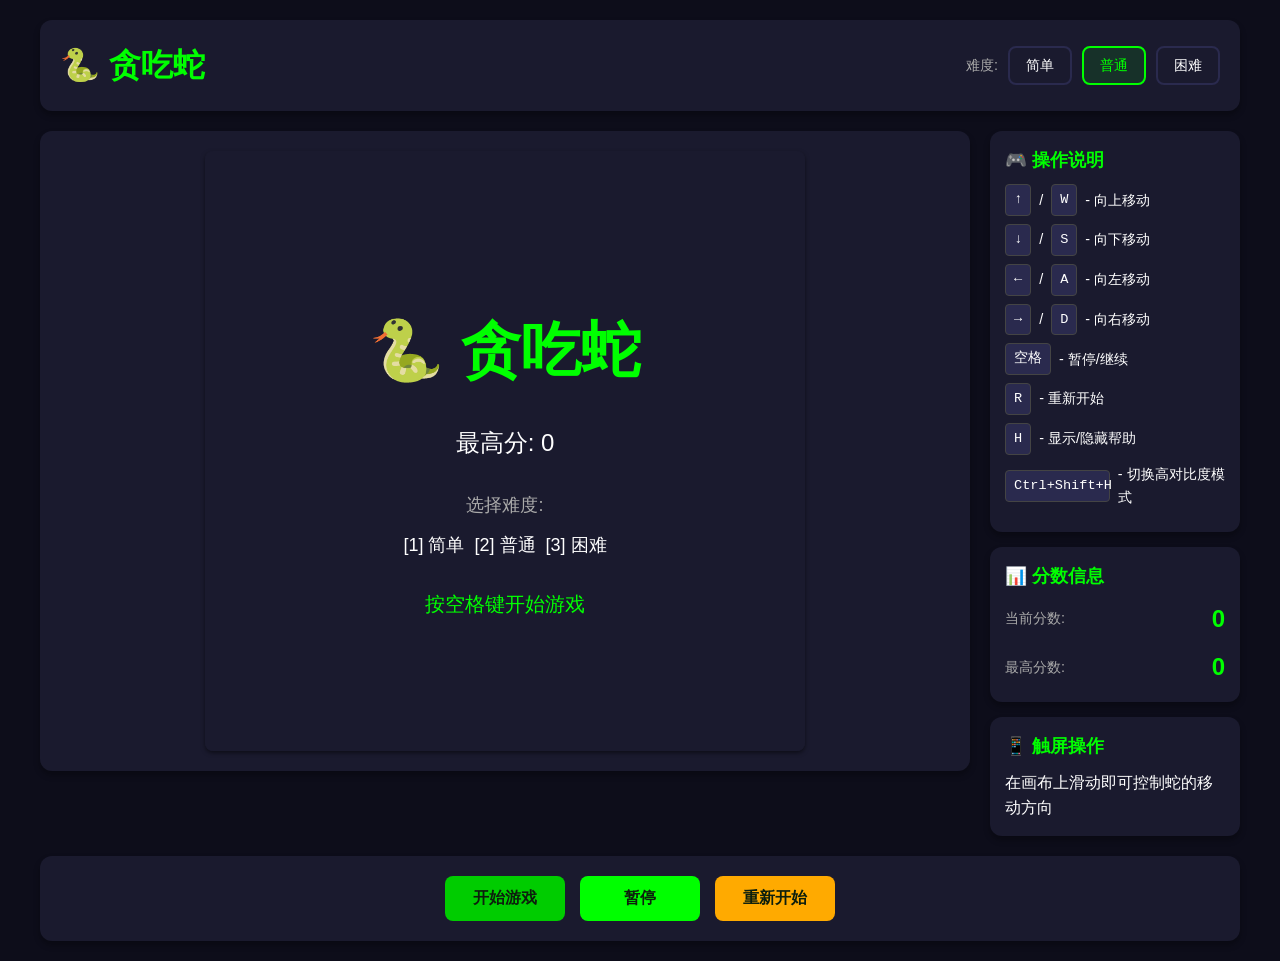
==== index.html @ 685cad75 "feat: 添加无障碍访问支持 (#69) 为贪吃蛇游戏添加无障碍访问支持，包括： - ARIA 标签支持：为 Canvas 添加描述性标签，添加实时状态区域 - 键盘完全控制：添加 H 显示帮助，C" ====
<!DOCTYPE html>
<html lang="zh-CN">
<head>
  <meta charset="UTF-8">
  <meta name="viewport" content="width=device-width, initial-scale=1.0">
  <title>贪吃蛇</title>
  <link rel="stylesheet" href="css/style.css">
</head>
<body>
  <div class="container">
    <header class="game-header">
      <h1>🐍 贪吃蛇</h1>
      <div class="difficulty-selector">
        <span class="label">难度:</span>
        <button class="difficulty-btn" data-difficulty="easy">简单</button>
        <button class="difficulty-btn active" data-difficulty="normal">普通</button>
        <button class="difficulty-btn" data-difficulty="hard">困难</button>
      </div>
    </header>

    <main class="game-main">
      <!-- 屏幕阅读器实时播报区域 -->
      <div id="srLiveRegion" class="sr-only" aria-live="polite" aria-atomic="true"></div>
      <div id="srAnnouncer" class="sr-only" role="status"></div>

      <div class="canvas-wrapper">
        <canvas id="gameCanvas"
                role="application"
                aria-label="贪吃蛇游戏区域，使用方向键或 WASD 控制蛇的移动"
                aria-describedby="gameInstructions gameStatus">
        </canvas>
        <!-- 游戏状态描述 -->
        <div id="gameStatus" class="sr-only">
          当前状态: 等待开始
        </div>
      </div>

      <aside class="game-info" aria-label="游戏信息面板">
        <div class="info-card">
          <h3>🎮 操作说明</h3>
          <ul id="gameInstructions">
            <li><kbd>↑</kbd> / <kbd>W</kbd> - 向上移动</li>
            <li><kbd>↓</kbd> / <kbd>S</kbd> - 向下移动</li>
            <li><kbd>←</kbd> / <kbd>A</kbd> - 向左移动</li>
            <li><kbd>→</kbd> / <kbd>D</kbd> - 向右移动</li>
            <li><kbd>空格</kbd> - 暂停/继续</li>
            <li><kbd>R</kbd> - 重新开始</li>
            <li><kbd>H</kbd> - 显示/隐藏帮助</li>
            <li><kbd>Ctrl+Shift+H</kbd> - 切换高对比度模式</li>
          </ul>
        </div>

        <div class="info-card">
          <h3>📊 分数信息</h3>
          <div class="score-display">
            <div class="score-item">
              <span class="label">当前分数:</span>
              <span id="currentScore" class="value">0</span>
            </div>
            <div class="score-item">
              <span class="label">最高分数:</span>
              <span id="highScore" class="value">0</span>
            </div>
          </div>
        </div>

        <div class="info-card">
          <h3>📱 触屏操作</h3>
          <p>在画布上滑动即可控制蛇的移动方向</p>
        </div>
      </aside>
    </main>

    <footer class="game-footer">
      <button id="startBtn" class="btn btn-primary">开始游戏</button>
      <button id="pauseBtn" class="btn btn-secondary">暂停</button>
      <button id="restartBtn" class="btn btn-warning">重新开始</button>
    </footer>
  </div>

  <!-- 帮助面板 -->
  <div id="helpPanel" class="help-panel" role="dialog" aria-labelledby="helpTitle" aria-modal="true">
    <h2 id="helpTitle">操作帮助</h2>
    <ul>
      <li><span>向上移动</span><kbd>↑</kbd> / <kbd>W</kbd></li>
      <li><span>向下移动</span><kbd>↓</kbd> / <kbd>S</kbd></li>
      <li><span>向左移动</span><kbd>←</kbd> / <kbd>A</kbd></li>
      <li><span>向右移动</span><kbd>→</kbd> / <kbd>D</kbd></li>
      <li><span>开始/暂停</span><kbd>空格</kbd></li>
      <li><span>重新开始</span><kbd>R</kbd></li>
      <li><span>显示帮助</span><kbd>H</kbd></li>
      <li><span>高对比度模式</span><kbd>Ctrl+Shift+H</kbd></li>
    </ul>
    <button id="helpCloseBtn" class="btn btn-secondary help-close-btn">关闭</button>
  </div>

  <!-- 游戏脚本 -->
  <script type="module">
    import { Game } from './js/Game.js';

    // 创建游戏实例
    const game = new Game();

    // 显示开始界面
    game.showStartScreen();

    // DOM 元素
    const startBtn = document.getElementById('startBtn');
    const pauseBtn = document.getElementById('pauseBtn');
    const restartBtn = document.getElementById('restartBtn');
    const difficultyBtns = document.querySelectorAll('.difficulty-btn');
    const currentScoreEl = document.getElementById('currentScore');
    const highScoreEl = document.getElementById('highScore');
    const srLiveRegion = document.getElementById('srLiveRegion');
    const srAnnouncer = document.getElementById('srAnnouncer');
    const helpPanel = document.getElementById('helpPanel');
    const helpCloseBtn = document.getElementById('helpCloseBtn');

    // 无障碍播报函数
    function announce(message) {
      srLiveRegion.textContent = message;
      // 清除内容以便下次播报
      setTimeout(() => {
        srLiveRegion.textContent = '';
      }, 1000);
    }

    function announceStatus(message) {
      srAnnouncer.textContent = message;
      setTimeout(() => {
        srAnnouncer.textContent = '';
      }, 1000);
    }

    // 获取食物相对于蛇头的方向描述
    function getFoodDirection() {
      const snakeHead = game.snake.getBody()[0];
      const foodPos = game.food.getPosition();
      const dx = foodPos.x - snakeHead.x;
      const dy = foodPos.y - snakeHead.y;

      let horizontal = '';
      let vertical = '';

      if (dx > 0) horizontal = '右';
      else if (dx < 0) horizontal = '左';

      if (dy > 0) horizontal = '下';
      else if (dy < 0) vertical = '上';

      // 综合方向
      if (horizontal && vertical) {
        return vertical + horizontal;
      } else if (horizontal) {
        return horizontal + '方';
      } else if (vertical) {
        return vertical + '方';
      }
      return '同位置';
    }

    // 记录上一次分数，用于检测变化
    let lastScore = 0;

    // 开始游戏
    startBtn.addEventListener('click', () => {
      game.start();
      startBtn.textContent = '游戏中...';
      startBtn.disabled = true;
      announce('游戏已开始');
      announceStatus('游戏中');
    });

    // 暂停/继续
    pauseBtn.addEventListener('click', () => {
      const status = game.getStatus();
      if (status === 'playing') {
        game.pause();
        pauseBtn.textContent = '继续';
        announce('游戏已暂停');
        announceStatus('暂停');
      } else if (status === 'paused') {
        game.resume();
        pauseBtn.textContent = '暂停';
        announce('游戏继续');
        announceStatus('游戏中');
      }
    });

    // 重新开始
    restartBtn.addEventListener('click', () => {
      game.restart();
      startBtn.textContent = '游戏中...';
      startBtn.disabled = true;
      pauseBtn.textContent = '暂停';
      lastScore = 0;
      announce('游戏重新开始');
      announceStatus('游戏中');
    });

    // 难度切换
    difficultyBtns.forEach(btn => {
      btn.addEventListener('click', () => {
        const difficulty = btn.dataset.difficulty;
        if (game.setDifficulty(difficulty)) {
          // 更新 UI
          difficultyBtns.forEach(b => b.classList.remove('active'));
          btn.classList.add('active');
          announce(`难度已切换为${btn.textContent}`);
        }
      });
    });

    // 分数显示更新
    const updateScoreDisplay = () => {
      const scoreManager = game.scoreManager;
      const newScore = scoreManager.getScore();
      currentScoreEl.textContent = newScore;
      highScoreEl.textContent = scoreManager.getHighScore();

      // 分数变化时播报
      if (newScore !== lastScore && game.getStatus() === 'playing') {
        const points = newScore - lastScore;
        announce(`得分 +${points}，当前分数 ${newScore}`);
        lastScore = newScore;
      }
    };

    // 定期更新分数显示（每 100ms）
    setInterval(updateScoreDisplay, 100);

    // 高对比度模式
    let isHighContrast = false;

    function toggleHighContrast() {
      isHighContrast = !isHighContrast;
      document.body.classList.toggle('high-contrast', isHighContrast);
      announce(isHighContrast ? '高对比度模式已开启' : '高对比度模式已关闭');
    }

    // 帮助面板显示/隐藏
    function toggleHelp() {
      const isVisible = helpPanel.classList.contains('visible');
      if (isVisible) {
        helpPanel.classList.remove('visible');
        announce('帮助已关闭');
      } else {
        helpPanel.classList.add('visible');
        announce('帮助已打开');
      }
    }

    helpCloseBtn.addEventListener('click', () => {
      helpPanel.classList.remove('visible');
      announce('帮助已关闭');
    });

    // 键盘快捷键
    document.addEventListener('keydown', (e) => {
      // 空格键开始/暂停
      if (e.key === ' ') {
        e.preventDefault();
        const status = game.getStatus();
        if (status === 'start') {
          startBtn.click();
        } else if (status === 'playing') {
          pauseBtn.click();
        } else if (status === 'paused') {
          pauseBtn.click();
        }
      }

      // H 键显示帮助
      if (e.key.toLowerCase() === 'h' && !e.ctrlKey && !e.shiftKey) {
        e.preventDefault();
        toggleHelp();
      }

      // Ctrl+Shift+H 切换高对比度模式
      if (e.ctrlKey && e.shiftKey && e.key.toLowerCase() === 'h') {
        e.preventDefault();
        toggleHighContrast();
      }
    });

    // 游戏结束时的播报
    const originalGameOver = game.gameOver.bind(game);
    game.gameOver = function() {
      originalGameOver();
      const finalScore = game.scoreManager.getScore();
      const highScore = game.scoreManager.getHighScore();
      if (finalScore >= highScore) {
        announce(`游戏结束！恭喜你打破记录！最终得分 ${finalScore}`);
      } else {
        announce(`游戏结束，最终得分 ${finalScore}，最高分 ${highScore}`);
      }
      announceStatus('游戏结束');
    };
  </script>
</body>
</html>
---- css/style.css ----
/* 全局样式重置 */
* {
  margin: 0;
  padding: 0;
  box-sizing: border-box;
}

/* 基础样式 */
:root {
  --primary-color: #00ff00;
  --secondary-color: #1a1a2e;
  --accent-color: #ff4444;
  --text-color: #ffffff;
  --border-color: #2a2a4e;
  --success-color: #00cc00;
  --warning-color: #ffaa00;
}

body {
  font-family: 'Segoe UI', Tahoma, Geneva, Verdana, sans-serif;
  background-color: #0d0d1a;
  color: var(--text-color);
  line-height: 1.6;
  min-height: 100vh;
  display: flex;
  align-items: center;
  justify-content: center;
  padding: 20px;
}

/* 容器 */
.container {
  max-width: 1200px;
  width: 100%;
  display: flex;
  flex-direction: column;
  gap: 20px;
}

/* 游戏头部 */
.game-header {
  background-color: var(--secondary-color);
  padding: 20px;
  border-radius: 12px;
  display: flex;
  justify-content: space-between;
  align-items: center;
  box-shadow: 0 4px 6px rgba(0, 0, 0, 0.3);
}

.game-header h1 {
  font-size: 2rem;
  color: var(--primary-color);
}

/* 难度选择器 */
.difficulty-selector {
  display: flex;
  align-items: center;
  gap: 10px;
}

.difficulty-selector .label {
  font-size: 0.9rem;
  color: #aaa;
}

.difficulty-btn {
  padding: 8px 16px;
  border: 2px solid var(--border-color);
  background-color: var(--secondary-color);
  color: var(--text-color);
  border-radius: 8px;
  cursor: pointer;
  transition: all 0.3s ease;
  font-size: 0.9rem;
}

.difficulty-btn:hover {
  border-color: var(--primary-color);
  transform: translateY(-2px);
}

.difficulty-btn.active {
  border-color: var(--primary-color);
  background-color: rgba(0, 255, 0, 0.1);
  color: var(--primary-color);
}

/* 游戏主体 */
.game-main {
  display: flex;
  gap: 20px;
  align-items: flex-start;
}

/* Canvas 容器 */
.canvas-wrapper {
  flex: 1;
  background-color: var(--secondary-color);
  padding: 20px;
  border-radius: 12px;
  box-shadow: 0 4px 6px rgba(0, 0, 0, 0.3);
  display: flex;
  justify-content: center;
  align-items: center;
}

#gameCanvas {
  border-radius: 8px;
  box-shadow: 0 2px 4px rgba(0, 0, 0, 0.5);
  max-width: 100%;
  height: auto;
}

/* 游戏信息栏 */
.game-info {
  width: 250px;
  display: flex;
  flex-direction: column;
  gap: 15px;
}

.info-card {
  background-color: var(--secondary-color);
  padding: 15px;
  border-radius: 12px;
  box-shadow: 0 4px 6px rgba(0, 0, 0, 0.3);
}

.info-card h3 {
  font-size: 1.1rem;
  margin-bottom: 10px;
  color: var(--primary-color);
}

.info-card ul {
  list-style: none;
}

.info-card li {
  margin-bottom: 8px;
  font-size: 0.9rem;
  display: flex;
  align-items: center;
  gap: 8px;
}

/* 键盘按键样式 */
kbd {
  background-color: var(--border-color);
  padding: 4px 8px;
  border-radius: 4px;
  font-family: monospace;
  font-size: 0.85rem;
  border: 1px solid #444;
  min-width: 24px;
  text-align: center;
  display: inline-block;
}

/* 分数显示 */
.score-display {
  display: flex;
  flex-direction: column;
  gap: 10px;
}

.score-item {
  display: flex;
  justify-content: space-between;
  align-items: center;
  font-size: 0.9rem;
}

.score-item .label {
  color: #aaa;
}

.score-item .value {
  font-size: 1.5rem;
  font-weight: bold;
  color: var(--primary-color);
}

/* 游戏底部 */
.game-footer {
  background-color: var(--secondary-color);
  padding: 20px;
  border-radius: 12px;
  display: flex;
  justify-content: center;
  gap: 15px;
  box-shadow: 0 4px 6px rgba(0, 0, 0, 0.3);
}

/* 按钮样式 */
.btn {
  padding: 12px 24px;
  border: none;
  border-radius: 8px;
  font-size: 1rem;
  font-weight: 600;
  cursor: pointer;
  transition: all 0.3s ease;
  min-width: 120px;
}

.btn:disabled {
  opacity: 0.5;
  cursor: not-allowed;
}

.btn-primary {
  background-color: var(--success-color);
  color: #0d1f0d;
}

.btn-primary:hover:not(:disabled) {
  transform: translateY(-2px);
  box-shadow: 0 4px 8px rgba(0, 204, 0, 0.3);
}

.btn-secondary {
  background-color: var(--primary-color);
  color: #0d1f0d;
}

.btn-secondary:hover:not(:disabled) {
  transform: translateY(-2px);
  box-shadow: 0 4px 8px rgba(0, 255, 0, 0.3);
}

.btn-warning {
  background-color: var(--warning-color);
  color: #0d1f0d;
}

.btn-warning:hover:not(:disabled) {
  transform: translateY(-2px);
  box-shadow: 0 4px 8px rgba(255, 170, 0, 0.3);
}

/* 响应式设计 */
@media (max-width: 900px) {
  .game-main {
    flex-direction: column;
    align-items: center;
  }

  .game-info {
    width: 100%;
    flex-direction: row;
    flex-wrap: wrap;
  }

  .info-card {
    flex: 1;
    min-width: 200px;
  }

  .game-header {
    flex-direction: column;
    gap: 15px;
    text-align: center;
  }
}

@media (max-width: 600px) {
  body {
    padding: 10px;
  }

  .game-header h1 {
    font-size: 1.5rem;
  }

  .difficulty-btn {
    padding: 6px 12px;
    font-size: 0.85rem;
  }

  .btn {
    padding: 10px 16px;
    font-size: 0.9rem;
    min-width: 80px;
  }

  .info-card li {
    flex-direction: column;
    align-items: flex-start;
  }
}

/* 动画效果 */
@keyframes pulse {
  0%, 100% {
    opacity: 1;
  }
  50% {
    opacity: 0.5;
  }
}

.pulse {
  animation: pulse 2s ease-in-out infinite;
}

/* 屏幕阅读器专用 - 视觉隐藏但可被读屏软件读取 */
.sr-only {
  position: absolute;
  width: 1px;
  height: 1px;
  padding: 0;
  margin: -1px;
  overflow: hidden;
  clip: rect(0, 0, 0, 0);
  white-space: nowrap;
  border: 0;
}

/* 高对比度模式 */
.high-contrast {
  --primary-color: #00ff00;
  --secondary-color: #000000;
  --accent-color: #ffff00;
  --text-color: #ffffff;
  --border-color: #ffffff;
  --success-color: #00ff00;
  --warning-color: #ffff00;
}

.high-contrast body {
  background-color: #000000;
}

.high-contrast .container {
  background-color: #000000;
}

.high-contrast .game-header,
.high-contrast .canvas-wrapper,
.high-contrast .game-info .info-card,
.high-contrast .game-footer {
  background-color: #000000;
  border: 3px solid #ffffff;
}

.high-contrast .game-header h1,
.high-contrast .info-card h3 {
  color: #00ff00;
  text-shadow: 0 0 5px #00ff00;
}

.high-contrast .difficulty-btn {
  background-color: #000000;
  border: 2px solid #ffffff;
  color: #ffffff;
}

.high-contrast .difficulty-btn.active {
  background-color: #00ff00;
  color: #000000;
}

.high-contrast .difficulty-btn:hover {
  border-color: #00ff00;
}

.high-contrast .score-item .value {
  color: #00ff00;
  text-shadow: 0 0 5px #00ff00;
}

.high-contrast .btn {
  border: 2px solid #ffffff;
}

.high-contrast .btn-primary {
  background-color: #00ff00;
  color: #000000;
}

.high-contrast .btn-secondary {
  background-color: #ffffff;
  color: #000000;
}

.high-contrast .btn-warning {
  background-color: #ffff00;
  color: #000000;
}

.high-contrast kbd {
  background-color: #000000;
  border: 2px solid #ffffff;
  color: #ffffff;
}

.high-contrast .info-card li {
  color: #ffffff;
}

.high-contrast #gameCanvas {
  border: 3px solid #ffffff;
}

.high-contrast .label {
  color: #ffffff;
}

/* 帮助面板 */
.help-panel {
  display: none;
  position: fixed;
  top: 50%;
  left: 50%;
  transform: translate(-50%, -50%);
  background-color: var(--secondary-color);
  padding: 30px;
  border-radius: 12px;
  box-shadow: 0 8px 32px rgba(0, 0, 0, 0.5);
  z-index: 1000;
  max-width: 500px;
  width: 90%;
}

.help-panel.visible {
  display: block;
}

.help-panel h2 {
  color: var(--primary-color);
  margin-bottom: 20px;
  text-align: center;
}

.help-panel ul {
  list-style: none;
}

.help-panel li {
  margin-bottom: 12px;
  display: flex;
  justify-content: space-between;
  align-items: center;
}

.help-panel kbd {
  min-width: 60px;
}

.help-close-btn {
  margin-top: 20px;
  width: 100%;
}

/* 高对比度模式下的帮助面板 */
.high-contrast .help-panel {
  background-color: #000000;
  border: 3px solid #ffffff;
}

.high-contrast .help-panel h2 {
  color: #00ff00;
  text-shadow: 0 0 5px #00ff00;
}
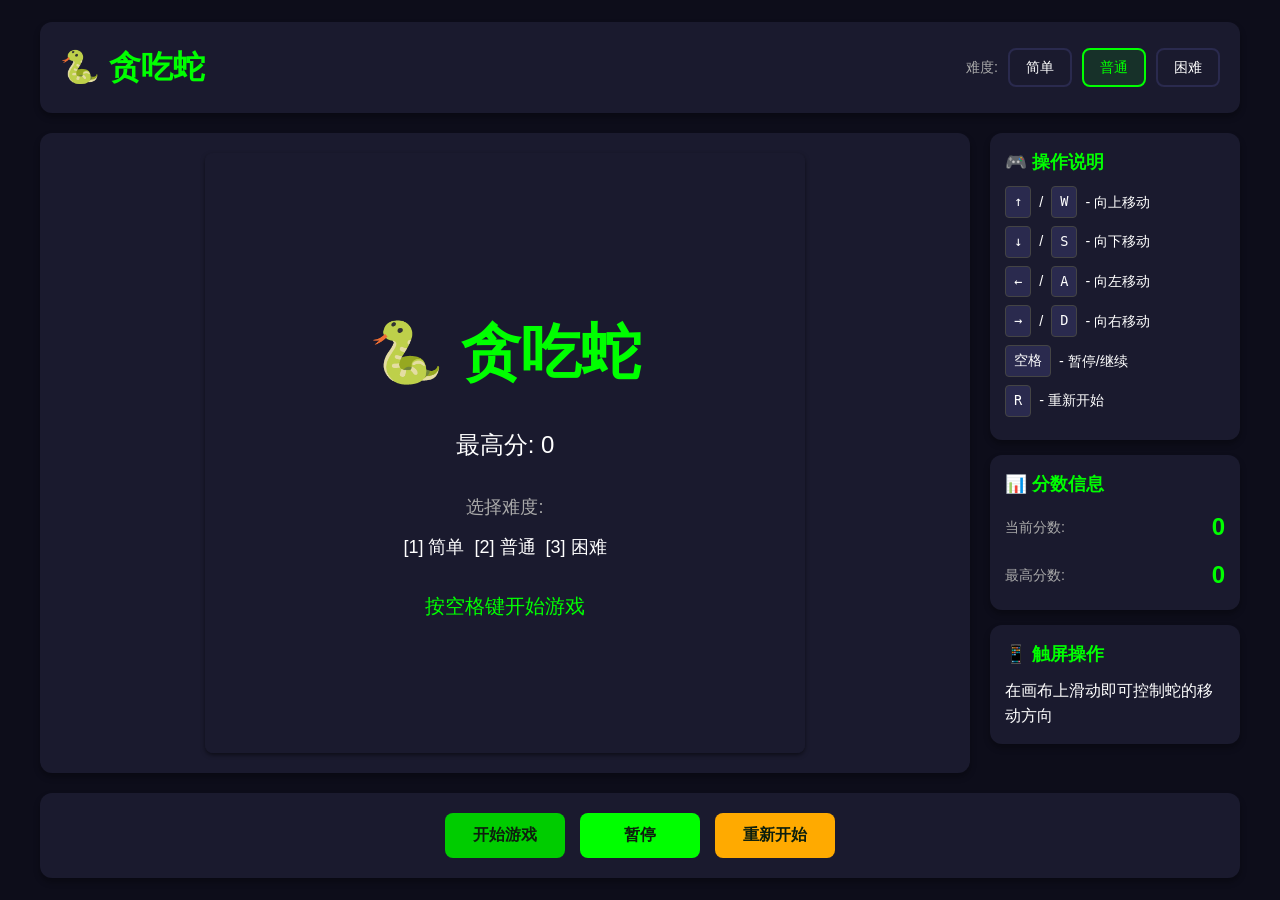
==== commit 7188bf26: "perf: 优化分数更新机制，移除轮询改用事件驱动 (#61) - ScoreManager 添加 setScoreChangeListener 回调机制 - addScore 时触发回调传递 {sc" ====
--- a/index.html
+++ b/index.html
@@ -19,34 +19,20 @@
     </header>
 
     <main class="game-main">
-      <!-- 屏幕阅读器实时播报区域 -->
-      <div id="srLiveRegion" class="sr-only" aria-live="polite" aria-atomic="true"></div>
-      <div id="srAnnouncer" class="sr-only" role="status"></div>
-
       <div class="canvas-wrapper">
-        <canvas id="gameCanvas"
-                role="application"
-                aria-label="贪吃蛇游戏区域，使用方向键或 WASD 控制蛇的移动"
-                aria-describedby="gameInstructions gameStatus">
-        </canvas>
-        <!-- 游戏状态描述 -->
-        <div id="gameStatus" class="sr-only">
-          当前状态: 等待开始
-        </div>
+        <canvas id="gameCanvas"></canvas>
       </div>
 
-      <aside class="game-info" aria-label="游戏信息面板">
+      <aside class="game-info">
         <div class="info-card">
           <h3>🎮 操作说明</h3>
-          <ul id="gameInstructions">
+          <ul>
             <li><kbd>↑</kbd> / <kbd>W</kbd> - 向上移动</li>
             <li><kbd>↓</kbd> / <kbd>S</kbd> - 向下移动</li>
             <li><kbd>←</kbd> / <kbd>A</kbd> - 向左移动</li>
             <li><kbd>→</kbd> / <kbd>D</kbd> - 向右移动</li>
             <li><kbd>空格</kbd> - 暂停/继续</li>
             <li><kbd>R</kbd> - 重新开始</li>
-            <li><kbd>H</kbd> - 显示/隐藏帮助</li>
-            <li><kbd>Ctrl+Shift+H</kbd> - 切换高对比度模式</li>
           </ul>
         </div>
 
@@ -78,22 +64,6 @@
     </footer>
   </div>
 
-  <!-- 帮助面板 -->
-  <div id="helpPanel" class="help-panel" role="dialog" aria-labelledby="helpTitle" aria-modal="true">
-    <h2 id="helpTitle">操作帮助</h2>
-    <ul>
-      <li><span>向上移动</span><kbd>↑</kbd> / <kbd>W</kbd></li>
-      <li><span>向下移动</span><kbd>↓</kbd> / <kbd>S</kbd></li>
-      <li><span>向左移动</span><kbd>←</kbd> / <kbd>A</kbd></li>
-      <li><span>向右移动</span><kbd>→</kbd> / <kbd>D</kbd></li>
-      <li><span>开始/暂停</span><kbd>空格</kbd></li>
-      <li><span>重新开始</span><kbd>R</kbd></li>
-      <li><span>显示帮助</span><kbd>H</kbd></li>
-      <li><span>高对比度模式</span><kbd>Ctrl+Shift+H</kbd></li>
-    </ul>
-    <button id="helpCloseBtn" class="btn btn-secondary help-close-btn">关闭</button>
-  </div>
-
   <!-- 游戏脚本 -->
   <script type="module">
     import { Game } from './js/Game.js';
@@ -111,64 +81,12 @@
     const difficultyBtns = document.querySelectorAll('.difficulty-btn');
     const currentScoreEl = document.getElementById('currentScore');
     const highScoreEl = document.getElementById('highScore');
-    const srLiveRegion = document.getElementById('srLiveRegion');
-    const srAnnouncer = document.getElementById('srAnnouncer');
-    const helpPanel = document.getElementById('helpPanel');
-    const helpCloseBtn = document.getElementById('helpCloseBtn');
-
-    // 无障碍播报函数
-    function announce(message) {
-      srLiveRegion.textContent = message;
-      // 清除内容以便下次播报
-      setTimeout(() => {
-        srLiveRegion.textContent = '';
-      }, 1000);
-    }
-
-    function announceStatus(message) {
-      srAnnouncer.textContent = message;
-      setTimeout(() => {
-        srAnnouncer.textContent = '';
-      }, 1000);
-    }
-
-    // 获取食物相对于蛇头的方向描述
-    function getFoodDirection() {
-      const snakeHead = game.snake.getBody()[0];
-      const foodPos = game.food.getPosition();
-      const dx = foodPos.x - snakeHead.x;
-      const dy = foodPos.y - snakeHead.y;
-
-      let horizontal = '';
-      let vertical = '';
-
-      if (dx > 0) horizontal = '右';
-      else if (dx < 0) horizontal = '左';
-
-      if (dy > 0) horizontal = '下';
-      else if (dy < 0) vertical = '上';
-
-      // 综合方向
-      if (horizontal && vertical) {
-        return vertical + horizontal;
-      } else if (horizontal) {
-        return horizontal + '方';
-      } else if (vertical) {
-        return vertical + '方';
-      }
-      return '同位置';
-    }
-
-    // 记录上一次分数，用于检测变化
-    let lastScore = 0;
 
     // 开始游戏
     startBtn.addEventListener('click', () => {
       game.start();
       startBtn.textContent = '游戏中...';
       startBtn.disabled = true;
-      announce('游戏已开始');
-      announceStatus('游戏中');
     });
 
     // 暂停/继续
@@ -177,13 +95,9 @@
       if (status === 'playing') {
         game.pause();
         pauseBtn.textContent = '继续';
-        announce('游戏已暂停');
-        announceStatus('暂停');
       } else if (status === 'paused') {
         game.resume();
         pauseBtn.textContent = '暂停';
-        announce('游戏继续');
-        announceStatus('游戏中');
       }
     });
 
@@ -193,9 +107,6 @@
       startBtn.textContent = '游戏中...';
       startBtn.disabled = true;
       pauseBtn.textContent = '暂停';
-      lastScore = 0;
-      announce('游戏重新开始');
-      announceStatus('游戏中');
     });
 
     // 难度切换
@@ -206,53 +117,23 @@
           // 更新 UI
           difficultyBtns.forEach(b => b.classList.remove('active'));
           btn.classList.add('active');
-          announce(`难度已切换为${btn.textContent}`);
         }
       });
     });
 
-    // 分数显示更新
-    const updateScoreDisplay = () => {
-      const scoreManager = game.scoreManager;
-      const newScore = scoreManager.getScore();
-      currentScoreEl.textContent = newScore;
-      highScoreEl.textContent = scoreManager.getHighScore();
-
-      // 分数变化时播报
-      if (newScore !== lastScore && game.getStatus() === 'playing') {
-        const points = newScore - lastScore;
-        announce(`得分 +${points}，当前分数 ${newScore}`);
-        lastScore = newScore;
-      }
+    // 分数显示更新（事件驱动）
+    const updateScoreDisplay = (data) => {
+      currentScoreEl.textContent = data.score;
+      highScoreEl.textContent = data.highScore;
     };
 
-    // 定期更新分数显示（每 100ms）
-    setInterval(updateScoreDisplay, 100);
+    // 使用事件驱动替代 setInterval 轮询
+    game.scoreManager.setScoreChangeListener(updateScoreDisplay);
 
-    // 高对比度模式
-    let isHighContrast = false;
-
-    function toggleHighContrast() {
-      isHighContrast = !isHighContrast;
-      document.body.classList.toggle('high-contrast', isHighContrast);
-      announce(isHighContrast ? '高对比度模式已开启' : '高对比度模式已关闭');
-    }
-
-    // 帮助面板显示/隐藏
-    function toggleHelp() {
-      const isVisible = helpPanel.classList.contains('visible');
-      if (isVisible) {
-        helpPanel.classList.remove('visible');
-        announce('帮助已关闭');
-      } else {
-        helpPanel.classList.add('visible');
-        announce('帮助已打开');
-      }
-    }
-
-    helpCloseBtn.addEventListener('click', () => {
-      helpPanel.classList.remove('visible');
-      announce('帮助已关闭');
+    // 初始显示分数
+    updateScoreDisplay({
+      score: game.scoreManager.getScore(),
+      highScore: game.scoreManager.getHighScore()
     });
 
     // 键盘快捷键
@@ -269,33 +150,7 @@
           pauseBtn.click();
         }
       }
-
-      // H 键显示帮助
-      if (e.key.toLowerCase() === 'h' && !e.ctrlKey && !e.shiftKey) {
-        e.preventDefault();
-        toggleHelp();
-      }
-
-      // Ctrl+Shift+H 切换高对比度模式
-      if (e.ctrlKey && e.shiftKey && e.key.toLowerCase() === 'h') {
-        e.preventDefault();
-        toggleHighContrast();
-      }
     });
-
-    // 游戏结束时的播报
-    const originalGameOver = game.gameOver.bind(game);
-    game.gameOver = function() {
-      originalGameOver();
-      const finalScore = game.scoreManager.getScore();
-      const highScore = game.scoreManager.getHighScore();
-      if (finalScore >= highScore) {
-        announce(`游戏结束！恭喜你打破记录！最终得分 ${finalScore}`);
-      } else {
-        announce(`游戏结束，最终得分 ${finalScore}，最高分 ${highScore}`);
-      }
-      announceStatus('游戏结束');
-    };
   </script>
 </body>
 </html>
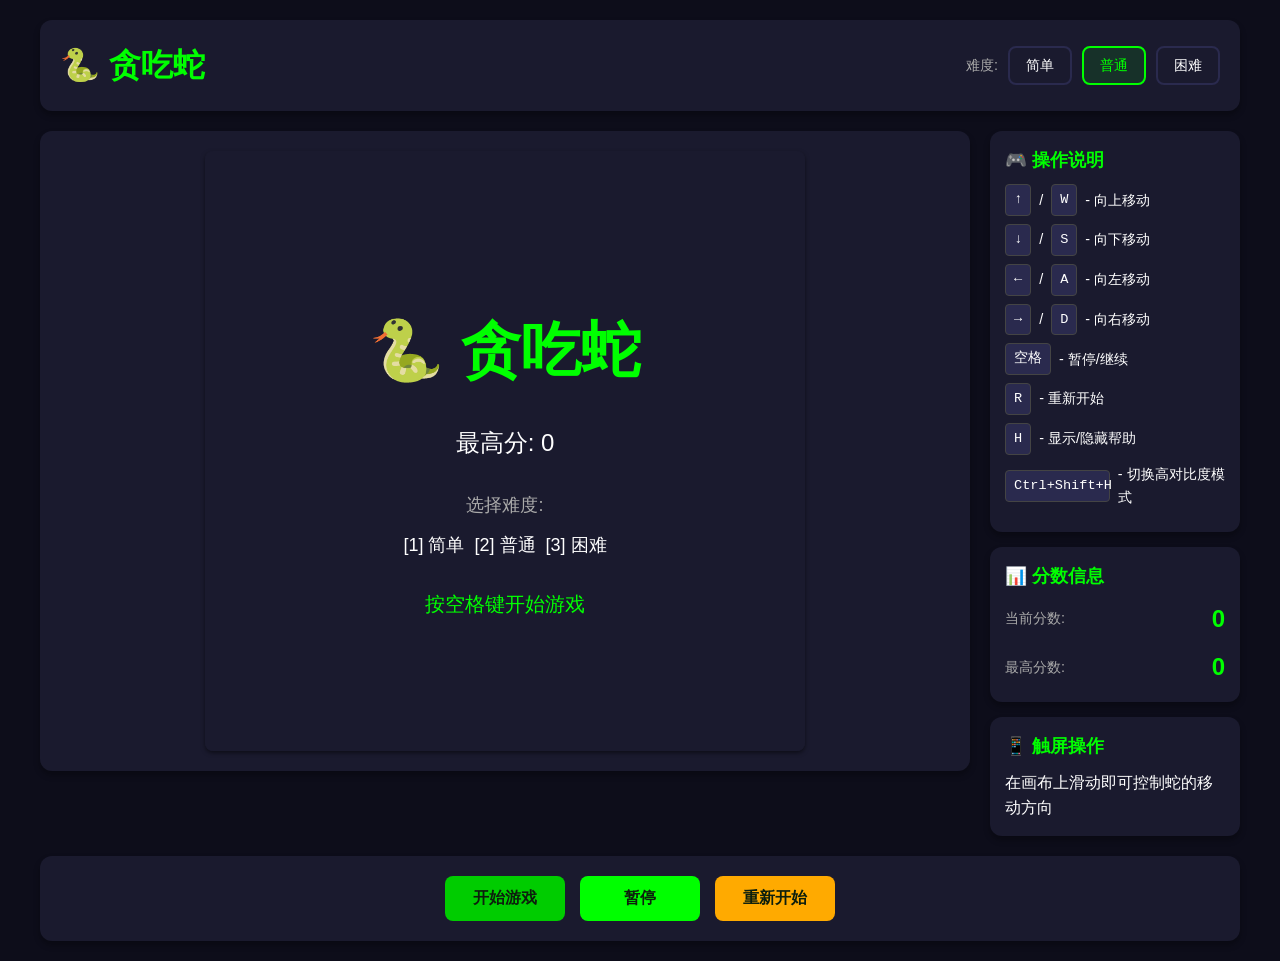
==== commit fb27dd93: "Merge b7bd7bc72ee40d117ad232730d6629bc3ccf0372 into 951c10a15abc929cca1544238251e157e5ddfd7c" ====
--- a/index.html
+++ b/index.html
@@ -19,20 +19,34 @@
     </header>
 
     <main class="game-main">
+      <!-- 屏幕阅读器实时播报区域 -->
+      <div id="srLiveRegion" class="sr-only" aria-live="polite" aria-atomic="true"></div>
+      <div id="srAnnouncer" class="sr-only" role="status"></div>
+
       <div class="canvas-wrapper">
-        <canvas id="gameCanvas"></canvas>
+        <canvas id="gameCanvas"
+                role="application"
+                aria-label="贪吃蛇游戏区域，使用方向键或 WASD 控制蛇的移动"
+                aria-describedby="gameInstructions gameStatus">
+        </canvas>
+        <!-- 游戏状态描述 -->
+        <div id="gameStatus" class="sr-only">
+          当前状态: 等待开始
+        </div>
       </div>
 
-      <aside class="game-info">
+      <aside class="game-info" aria-label="游戏信息面板">
         <div class="info-card">
           <h3>🎮 操作说明</h3>
-          <ul>
+          <ul id="gameInstructions">
             <li><kbd>↑</kbd> / <kbd>W</kbd> - 向上移动</li>
             <li><kbd>↓</kbd> / <kbd>S</kbd> - 向下移动</li>
             <li><kbd>←</kbd> / <kbd>A</kbd> - 向左移动</li>
             <li><kbd>→</kbd> / <kbd>D</kbd> - 向右移动</li>
             <li><kbd>空格</kbd> - 暂停/继续</li>
             <li><kbd>R</kbd> - 重新开始</li>
+            <li><kbd>H</kbd> - 显示/隐藏帮助</li>
+            <li><kbd>Ctrl+Shift+H</kbd> - 切换高对比度模式</li>
           </ul>
         </div>
 
@@ -64,6 +78,22 @@
     </footer>
   </div>
 
+  <!-- 帮助面板 -->
+  <div id="helpPanel" class="help-panel" role="dialog" aria-labelledby="helpTitle" aria-modal="true">
+    <h2 id="helpTitle">操作帮助</h2>
+    <ul>
+      <li><span>向上移动</span><kbd>↑</kbd> / <kbd>W</kbd></li>
+      <li><span>向下移动</span><kbd>↓</kbd> / <kbd>S</kbd></li>
+      <li><span>向左移动</span><kbd>←</kbd> / <kbd>A</kbd></li>
+      <li><span>向右移动</span><kbd>→</kbd> / <kbd>D</kbd></li>
+      <li><span>开始/暂停</span><kbd>空格</kbd></li>
+      <li><span>重新开始</span><kbd>R</kbd></li>
+      <li><span>显示帮助</span><kbd>H</kbd></li>
+      <li><span>高对比度模式</span><kbd>Ctrl+Shift+H</kbd></li>
+    </ul>
+    <button id="helpCloseBtn" class="btn btn-secondary help-close-btn">关闭</button>
+  </div>
+
   <!-- 游戏脚本 -->
   <script type="module">
     import { Game } from './js/Game.js';
@@ -81,12 +111,64 @@
     const difficultyBtns = document.querySelectorAll('.difficulty-btn');
     const currentScoreEl = document.getElementById('currentScore');
     const highScoreEl = document.getElementById('highScore');
+    const srLiveRegion = document.getElementById('srLiveRegion');
+    const srAnnouncer = document.getElementById('srAnnouncer');
+    const helpPanel = document.getElementById('helpPanel');
+    const helpCloseBtn = document.getElementById('helpCloseBtn');
+
+    // 无障碍播报函数
+    function announce(message) {
+      srLiveRegion.textContent = message;
+      // 清除内容以便下次播报
+      setTimeout(() => {
+        srLiveRegion.textContent = '';
+      }, 1000);
+    }
+
+    function announceStatus(message) {
+      srAnnouncer.textContent = message;
+      setTimeout(() => {
+        srAnnouncer.textContent = '';
+      }, 1000);
+    }
+
+    // 获取食物相对于蛇头的方向描述
+    function getFoodDirection() {
+      const snakeHead = game.snake.getBody()[0];
+      const foodPos = game.food.getPosition();
+      const dx = foodPos.x - snakeHead.x;
+      const dy = foodPos.y - snakeHead.y;
+
+      let horizontal = '';
+      let vertical = '';
+
+      if (dx > 0) horizontal = '右';
+      else if (dx < 0) horizontal = '左';
+
+      if (dy > 0) vertical = '下';
+      else if (dy < 0) vertical = '上';
+
+      // 综合方向
+      if (horizontal && vertical) {
+        return vertical + horizontal;
+      } else if (horizontal) {
+        return horizontal + '方';
+      } else if (vertical) {
+        return vertical + '方';
+      }
+      return '同位置';
+    }
+
+    // 记录上一次分数，用于检测变化
+    let lastScore = 0;
 
     // 开始游戏
     startBtn.addEventListener('click', () => {
       game.start();
       startBtn.textContent = '游戏中...';
       startBtn.disabled = true;
+      announce('游戏已开始');
+      announceStatus('游戏中');
     });
 
     // 暂停/继续
@@ -95,9 +177,13 @@
       if (status === 'playing') {
         game.pause();
         pauseBtn.textContent = '继续';
+        announce('游戏已暂停');
+        announceStatus('暂停');
       } else if (status === 'paused') {
         game.resume();
         pauseBtn.textContent = '暂停';
+        announce('游戏继续');
+        announceStatus('游戏中');
       }
     });
 
@@ -107,6 +193,9 @@
       startBtn.textContent = '游戏中...';
       startBtn.disabled = true;
       pauseBtn.textContent = '暂停';
+      lastScore = 0;
+      announce('游戏重新开始');
+      announceStatus('游戏中');
     });
 
     // 难度切换
@@ -117,23 +206,54 @@
           // 更新 UI
           difficultyBtns.forEach(b => b.classList.remove('active'));
           btn.classList.add('active');
+          announce(`难度已切换为${btn.textContent}`);
         }
       });
     });
 
-    // 分数显示更新（事件驱动）
-    const updateScoreDisplay = (data) => {
-      currentScoreEl.textContent = data.score;
-      highScoreEl.textContent = data.highScore;
+    // 分数显示更新
+    const updateScoreDisplay = () => {
+      const scoreManager = game.scoreManager;
+      const newScore = scoreManager.getScore();
+      currentScoreEl.textContent = newScore;
+      highScoreEl.textContent = scoreManager.getHighScore();
+
+      // 分数变化时播报
+      if (newScore !== lastScore && game.getStatus() === 'playing') {
+        const points = newScore - lastScore;
+        const foodDir = getFoodDirection();
+        announce(`得分 +${points}，当前分数 ${newScore}，食物在${foodDir}`);
+        lastScore = newScore;
+      }
     };
 
-    // 使用事件驱动替代 setInterval 轮询
-    game.scoreManager.setScoreChangeListener(updateScoreDisplay);
-
-    // 初始显示分数
-    updateScoreDisplay({
-      score: game.scoreManager.getScore(),
-      highScore: game.scoreManager.getHighScore()
+    // 定期更新分数显示（每 100ms）
+    setInterval(updateScoreDisplay, 100);
+
+    // 高对比度模式
+    let isHighContrast = false;
+
+    function toggleHighContrast() {
+      isHighContrast = !isHighContrast;
+      document.body.classList.toggle('high-contrast', isHighContrast);
+      announce(isHighContrast ? '高对比度模式已开启' : '高对比度模式已关闭');
+    }
+
+    // 帮助面板显示/隐藏
+    function toggleHelp() {
+      const isVisible = helpPanel.classList.contains('visible');
+      if (isVisible) {
+        helpPanel.classList.remove('visible');
+        announce('帮助已关闭');
+      } else {
+        helpPanel.classList.add('visible');
+        announce('帮助已打开');
+      }
+    }
+
+    helpCloseBtn.addEventListener('click', () => {
+      helpPanel.classList.remove('visible');
+      announce('帮助已关闭');
     });
 
     // 键盘快捷键
@@ -150,7 +270,33 @@
           pauseBtn.click();
         }
       }
-    });
+
+      // H 键显示帮助
+      if (e.key.toLowerCase() === 'h' && !e.ctrlKey && !e.shiftKey) {
+        e.preventDefault();
+        toggleHelp();
+      }
+
+      // Ctrl+Shift+H 切换高对比度模式
+      if (e.ctrlKey && e.shiftKey && e.key.toLowerCase() === 'h') {
+        e.preventDefault();
+        toggleHighContrast();
+      }
+    });
+
+    // 游戏结束时的播报
+    const originalGameOver = game.gameOver.bind(game);
+    game.gameOver = function() {
+      originalGameOver();
+      const finalScore = game.scoreManager.getScore();
+      const highScore = game.scoreManager.getHighScore();
+      if (finalScore >= highScore) {
+        announce(`游戏结束！恭喜你打破记录！最终得分 ${finalScore}`);
+      } else {
+        announce(`游戏结束，最终得分 ${finalScore}，最高分 ${highScore}`);
+      }
+      announceStatus('游戏结束');
+    };
   </script>
 </body>
 </html>
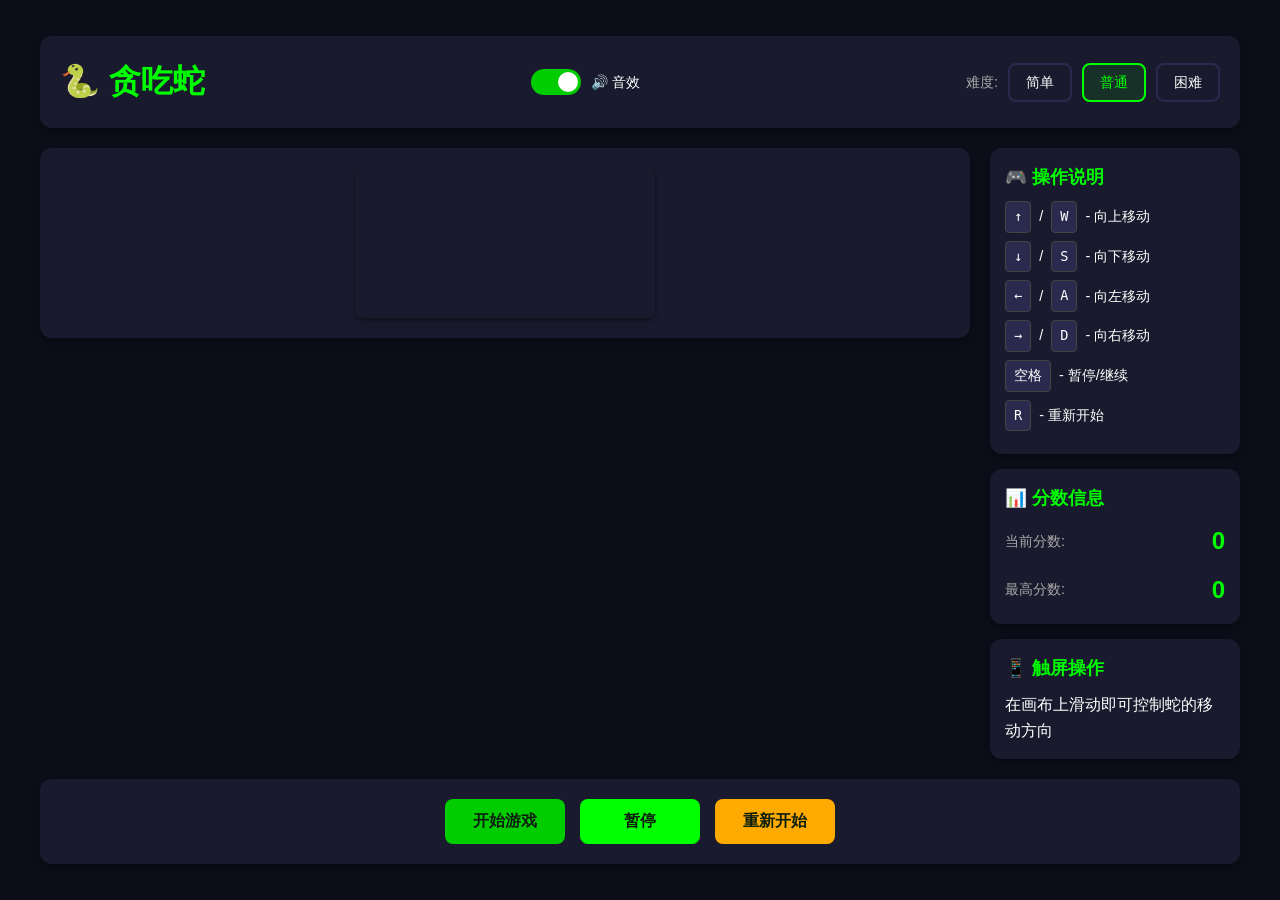
==== commit 67aaad0a: "Merge badf8d1b5b22c99ee4da8a7233629565c7382229 into b439b14125cdb6ddf8b807527e16c301e64d2c8b" ====
--- a/index.html
+++ b/index.html
@@ -10,6 +10,13 @@
   <div class="container">
     <header class="game-header">
       <h1>🐍 贪吃蛇</h1>
+      <div class="sound-toggle">
+        <label class="switch">
+          <input type="checkbox" id="soundToggle" checked>
+          <span class="slider"></span>
+        </label>
+        <span class="sound-label">🔊 音效</span>
+      </div>
       <div class="difficulty-selector">
         <span class="label">难度:</span>
         <button class="difficulty-btn" data-difficulty="easy">简单</button>
@@ -19,34 +26,20 @@
     </header>
 
     <main class="game-main">
-      <!-- 屏幕阅读器实时播报区域 -->
-      <div id="srLiveRegion" class="sr-only" aria-live="polite" aria-atomic="true"></div>
-      <div id="srAnnouncer" class="sr-only" role="status"></div>
-
       <div class="canvas-wrapper">
-        <canvas id="gameCanvas"
-                role="application"
-                aria-label="贪吃蛇游戏区域，使用方向键或 WASD 控制蛇的移动"
-                aria-describedby="gameInstructions gameStatus">
-        </canvas>
-        <!-- 游戏状态描述 -->
-        <div id="gameStatus" class="sr-only">
-          当前状态: 等待开始
-        </div>
+        <canvas id="gameCanvas"></canvas>
       </div>
 
-      <aside class="game-info" aria-label="游戏信息面板">
+      <aside class="game-info">
         <div class="info-card">
           <h3>🎮 操作说明</h3>
-          <ul id="gameInstructions">
+          <ul>
             <li><kbd>↑</kbd> / <kbd>W</kbd> - 向上移动</li>
             <li><kbd>↓</kbd> / <kbd>S</kbd> - 向下移动</li>
             <li><kbd>←</kbd> / <kbd>A</kbd> - 向左移动</li>
             <li><kbd>→</kbd> / <kbd>D</kbd> - 向右移动</li>
             <li><kbd>空格</kbd> - 暂停/继续</li>
             <li><kbd>R</kbd> - 重新开始</li>
-            <li><kbd>H</kbd> - 显示/隐藏帮助</li>
-            <li><kbd>Ctrl+Shift+H</kbd> - 切换高对比度模式</li>
           </ul>
         </div>
 
@@ -78,22 +71,6 @@
     </footer>
   </div>
 
-  <!-- 帮助面板 -->
-  <div id="helpPanel" class="help-panel" role="dialog" aria-labelledby="helpTitle" aria-modal="true">
-    <h2 id="helpTitle">操作帮助</h2>
-    <ul>
-      <li><span>向上移动</span><kbd>↑</kbd> / <kbd>W</kbd></li>
-      <li><span>向下移动</span><kbd>↓</kbd> / <kbd>S</kbd></li>
-      <li><span>向左移动</span><kbd>←</kbd> / <kbd>A</kbd></li>
-      <li><span>向右移动</span><kbd>→</kbd> / <kbd>D</kbd></li>
-      <li><span>开始/暂停</span><kbd>空格</kbd></li>
-      <li><span>重新开始</span><kbd>R</kbd></li>
-      <li><span>显示帮助</span><kbd>H</kbd></li>
-      <li><span>高对比度模式</span><kbd>Ctrl+Shift+H</kbd></li>
-    </ul>
-    <button id="helpCloseBtn" class="btn btn-secondary help-close-btn">关闭</button>
-  </div>
-
   <!-- 游戏脚本 -->
   <script type="module">
     import { Game } from './js/Game.js';
@@ -111,64 +88,22 @@
     const difficultyBtns = document.querySelectorAll('.difficulty-btn');
     const currentScoreEl = document.getElementById('currentScore');
     const highScoreEl = document.getElementById('highScore');
-    const srLiveRegion = document.getElementById('srLiveRegion');
-    const srAnnouncer = document.getElementById('srAnnouncer');
-    const helpPanel = document.getElementById('helpPanel');
-    const helpCloseBtn = document.getElementById('helpCloseBtn');
+    const soundToggle = document.getElementById('soundToggle');
 
-    // 无障碍播报函数
-    function announce(message) {
-      srLiveRegion.textContent = message;
-      // 清除内容以便下次播报
-      setTimeout(() => {
-        srLiveRegion.textContent = '';
-      }, 1000);
-    }
-
-    function announceStatus(message) {
-      srAnnouncer.textContent = message;
-      setTimeout(() => {
-        srAnnouncer.textContent = '';
-      }, 1000);
-    }
-
-    // 获取食物相对于蛇头的方向描述
-    function getFoodDirection() {
-      const snakeHead = game.snake.getBody()[0];
-      const foodPos = game.food.getPosition();
-      const dx = foodPos.x - snakeHead.x;
-      const dy = foodPos.y - snakeHead.y;
-
-      let horizontal = '';
-      let vertical = '';
-
-      if (dx > 0) horizontal = '右';
-      else if (dx < 0) horizontal = '左';
-
-      if (dy > 0) vertical = '下';
-      else if (dy < 0) vertical = '上';
-
-      // 综合方向
-      if (horizontal && vertical) {
-        return vertical + horizontal;
-      } else if (horizontal) {
-        return horizontal + '方';
-      } else if (vertical) {
-        return vertical + '方';
-      }
-      return '同位置';
-    }
-
-    // 记录上一次分数，用于检测变化
-    let lastScore = 0;
+    // 音效开关
+    const soundManager = game.getSoundManager();
+    soundManager.loadSettings();
+    soundToggle.checked = soundManager.isEnabled();
+    
+    soundToggle.addEventListener('change', (e) => {
+      soundManager.setEnabled(e.target.checked);
+    });
 
     // 开始游戏
     startBtn.addEventListener('click', () => {
       game.start();
       startBtn.textContent = '游戏中...';
       startBtn.disabled = true;
-      announce('游戏已开始');
-      announceStatus('游戏中');
     });
 
     // 暂停/继续
@@ -177,13 +112,9 @@
       if (status === 'playing') {
         game.pause();
         pauseBtn.textContent = '继续';
-        announce('游戏已暂停');
-        announceStatus('暂停');
       } else if (status === 'paused') {
         game.resume();
         pauseBtn.textContent = '暂停';
-        announce('游戏继续');
-        announceStatus('游戏中');
       }
     });
 
@@ -193,9 +124,6 @@
       startBtn.textContent = '游戏中...';
       startBtn.disabled = true;
       pauseBtn.textContent = '暂停';
-      lastScore = 0;
-      announce('游戏重新开始');
-      announceStatus('游戏中');
     });
 
     // 难度切换
@@ -206,7 +134,6 @@
           // 更新 UI
           difficultyBtns.forEach(b => b.classList.remove('active'));
           btn.classList.add('active');
-          announce(`难度已切换为${btn.textContent}`);
         }
       });
     });
@@ -214,47 +141,12 @@
     // 分数显示更新
     const updateScoreDisplay = () => {
       const scoreManager = game.scoreManager;
-      const newScore = scoreManager.getScore();
-      currentScoreEl.textContent = newScore;
+      currentScoreEl.textContent = scoreManager.getScore();
       highScoreEl.textContent = scoreManager.getHighScore();
-
-      // 分数变化时播报
-      if (newScore !== lastScore && game.getStatus() === 'playing') {
-        const points = newScore - lastScore;
-        const foodDir = getFoodDirection();
-        announce(`得分 +${points}，当前分数 ${newScore}，食物在${foodDir}`);
-        lastScore = newScore;
-      }
     };
 
     // 定期更新分数显示（每 100ms）
     setInterval(updateScoreDisplay, 100);
-
-    // 高对比度模式
-    let isHighContrast = false;
-
-    function toggleHighContrast() {
-      isHighContrast = !isHighContrast;
-      document.body.classList.toggle('high-contrast', isHighContrast);
-      announce(isHighContrast ? '高对比度模式已开启' : '高对比度模式已关闭');
-    }
-
-    // 帮助面板显示/隐藏
-    function toggleHelp() {
-      const isVisible = helpPanel.classList.contains('visible');
-      if (isVisible) {
-        helpPanel.classList.remove('visible');
-        announce('帮助已关闭');
-      } else {
-        helpPanel.classList.add('visible');
-        announce('帮助已打开');
-      }
-    }
-
-    helpCloseBtn.addEventListener('click', () => {
-      helpPanel.classList.remove('visible');
-      announce('帮助已关闭');
-    });
 
     // 键盘快捷键
     document.addEventListener('keydown', (e) => {
@@ -270,33 +162,7 @@
           pauseBtn.click();
         }
       }
-
-      // H 键显示帮助
-      if (e.key.toLowerCase() === 'h' && !e.ctrlKey && !e.shiftKey) {
-        e.preventDefault();
-        toggleHelp();
-      }
-
-      // Ctrl+Shift+H 切换高对比度模式
-      if (e.ctrlKey && e.shiftKey && e.key.toLowerCase() === 'h') {
-        e.preventDefault();
-        toggleHighContrast();
-      }
     });
-
-    // 游戏结束时的播报
-    const originalGameOver = game.gameOver.bind(game);
-    game.gameOver = function() {
-      originalGameOver();
-      const finalScore = game.scoreManager.getScore();
-      const highScore = game.scoreManager.getHighScore();
-      if (finalScore >= highScore) {
-        announce(`游戏结束！恭喜你打破记录！最终得分 ${finalScore}`);
-      } else {
-        announce(`游戏结束，最终得分 ${finalScore}，最高分 ${highScore}`);
-      }
-      announceStatus('游戏结束');
-    };
   </script>
 </body>
 </html>
--- a/css/style.css
+++ b/css/style.css
@@ -46,6 +46,63 @@
   justify-content: space-between;
   align-items: center;
   box-shadow: 0 4px 6px rgba(0, 0, 0, 0.3);
+}
+
+/* 音效开关 */
+.sound-toggle {
+  display: flex;
+  align-items: center;
+  gap: 10px;
+}
+
+.sound-label {
+  font-size: 14px;
+  color: var(--text-color);
+}
+
+.switch {
+  position: relative;
+  display: inline-block;
+  width: 50px;
+  height: 26px;
+}
+
+.switch input {
+  opacity: 0;
+  width: 0;
+  height: 0;
+}
+
+.slider {
+  position: absolute;
+  cursor: pointer;
+  top: 0;
+  left: 0;
+  right: 0;
+  bottom: 0;
+  background-color: #444;
+  transition: 0.4s;
+  border-radius: 26px;
+}
+
+.slider:before {
+  position: absolute;
+  content: "";
+  height: 20px;
+  width: 20px;
+  left: 3px;
+  bottom: 3px;
+  background-color: white;
+  transition: 0.4s;
+  border-radius: 50%;
+}
+
+input:checked + .slider {
+  background-color: var(--success-color);
+}
+
+input:checked + .slider:before {
+  transform: translateX(24px);
 }
 
 .game-header h1 {
@@ -305,163 +362,3 @@
 .pulse {
   animation: pulse 2s ease-in-out infinite;
 }
-
-/* 屏幕阅读器专用 - 视觉隐藏但可被读屏软件读取 */
-.sr-only {
-  position: absolute;
-  width: 1px;
-  height: 1px;
-  padding: 0;
-  margin: -1px;
-  overflow: hidden;
-  clip: rect(0, 0, 0, 0);
-  white-space: nowrap;
-  border: 0;
-}
-
-/* 高对比度模式 */
-.high-contrast {
-  --primary-color: #00ff00;
-  --secondary-color: #000000;
-  --accent-color: #ffff00;
-  --text-color: #ffffff;
-  --border-color: #ffffff;
-  --success-color: #00ff00;
-  --warning-color: #ffff00;
-}
-
-.high-contrast body {
-  background-color: #000000;
-}
-
-.high-contrast .container {
-  background-color: #000000;
-}
-
-.high-contrast .game-header,
-.high-contrast .canvas-wrapper,
-.high-contrast .game-info .info-card,
-.high-contrast .game-footer {
-  background-color: #000000;
-  border: 3px solid #ffffff;
-}
-
-.high-contrast .game-header h1,
-.high-contrast .info-card h3 {
-  color: #00ff00;
-  text-shadow: 0 0 5px #00ff00;
-}
-
-.high-contrast .difficulty-btn {
-  background-color: #000000;
-  border: 2px solid #ffffff;
-  color: #ffffff;
-}
-
-.high-contrast .difficulty-btn.active {
-  background-color: #00ff00;
-  color: #000000;
-}
-
-.high-contrast .difficulty-btn:hover {
-  border-color: #00ff00;
-}
-
-.high-contrast .score-item .value {
-  color: #00ff00;
-  text-shadow: 0 0 5px #00ff00;
-}
-
-.high-contrast .btn {
-  border: 2px solid #ffffff;
-}
-
-.high-contrast .btn-primary {
-  background-color: #00ff00;
-  color: #000000;
-}
-
-.high-contrast .btn-secondary {
-  background-color: #ffffff;
-  color: #000000;
-}
-
-.high-contrast .btn-warning {
-  background-color: #ffff00;
-  color: #000000;
-}
-
-.high-contrast kbd {
-  background-color: #000000;
-  border: 2px solid #ffffff;
-  color: #ffffff;
-}
-
-.high-contrast .info-card li {
-  color: #ffffff;
-}
-
-.high-contrast #gameCanvas {
-  border: 3px solid #ffffff;
-}
-
-.high-contrast .label {
-  color: #ffffff;
-}
-
-/* 帮助面板 */
-.help-panel {
-  display: none;
-  position: fixed;
-  top: 50%;
-  left: 50%;
-  transform: translate(-50%, -50%);
-  background-color: var(--secondary-color);
-  padding: 30px;
-  border-radius: 12px;
-  box-shadow: 0 8px 32px rgba(0, 0, 0, 0.5);
-  z-index: 1000;
-  max-width: 500px;
-  width: 90%;
-}
-
-.help-panel.visible {
-  display: block;
-}
-
-.help-panel h2 {
-  color: var(--primary-color);
-  margin-bottom: 20px;
-  text-align: center;
-}
-
-.help-panel ul {
-  list-style: none;
-}
-
-.help-panel li {
-  margin-bottom: 12px;
-  display: flex;
-  justify-content: space-between;
-  align-items: center;
-}
-
-.help-panel kbd {
-  min-width: 60px;
-}
-
-.help-close-btn {
-  margin-top: 20px;
-  width: 100%;
-}
-
-/* 高对比度模式下的帮助面板 */
-.high-contrast .help-panel {
-  background-color: #000000;
-  border: 3px solid #ffffff;
-}
-
-.high-contrast .help-panel h2 {
-  color: #00ff00;
-  text-shadow: 0 0 5px #00ff00;
-}
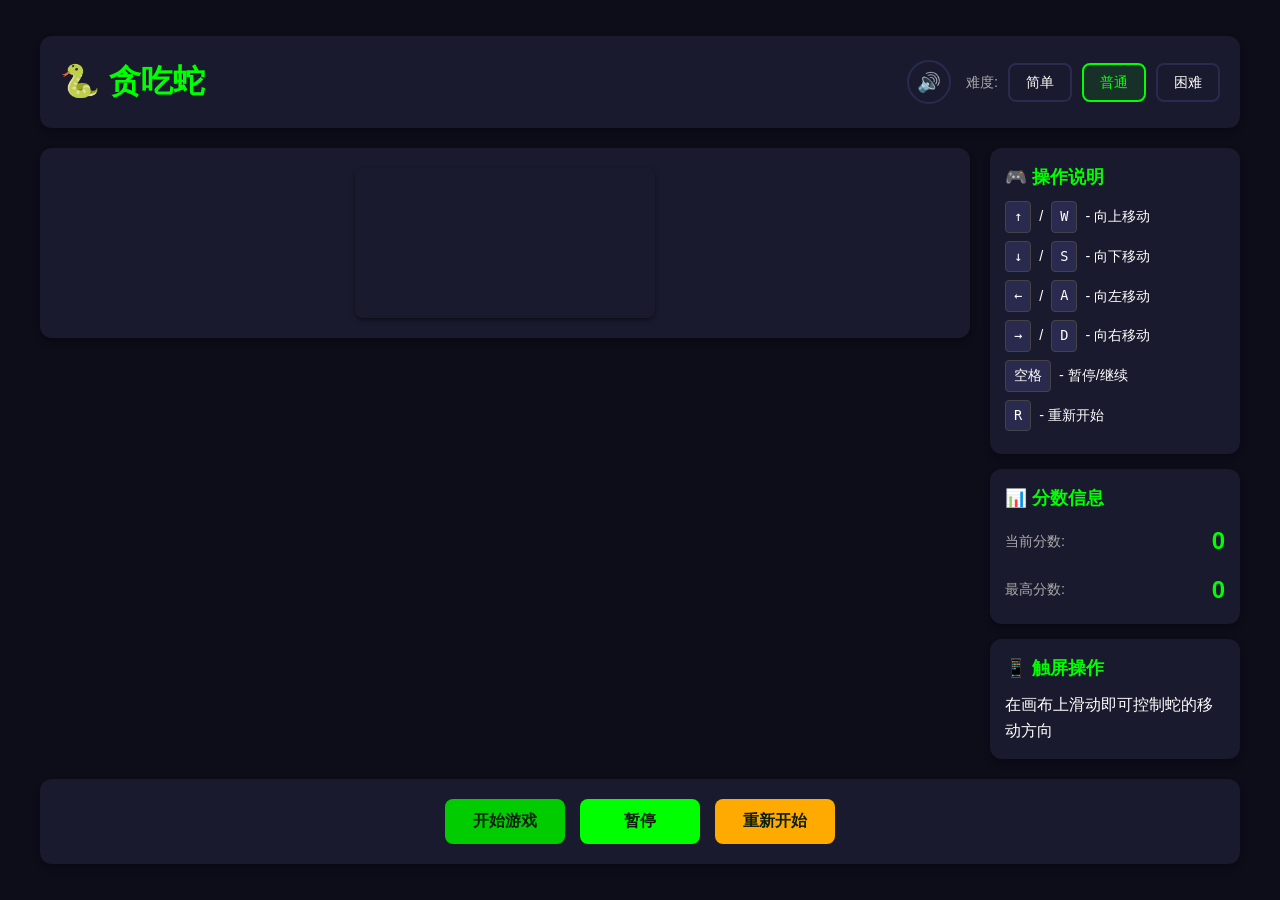
==== commit 42af0412: "Merge pull request #27 from blankPen/feature/mobile-sound-optimization feat: 移动端体验优化和音效系统 (#25, #23)" ====
--- a/index.html
+++ b/index.html
@@ -10,18 +10,14 @@
   <div class="container">
     <header class="game-header">
       <h1>🐍 贪吃蛇</h1>
-      <div class="sound-toggle">
-        <label class="switch">
-          <input type="checkbox" id="soundToggle" checked>
-          <span class="slider"></span>
-        </label>
-        <span class="sound-label">🔊 音效</span>
-      </div>
-      <div class="difficulty-selector">
-        <span class="label">难度:</span>
-        <button class="difficulty-btn" data-difficulty="easy">简单</button>
-        <button class="difficulty-btn active" data-difficulty="normal">普通</button>
-        <button class="difficulty-btn" data-difficulty="hard">困难</button>
+      <div class="header-controls">
+        <button id="soundToggle" class="btn-icon" title="音效开关">🔊</button>
+        <div class="difficulty-selector">
+          <span class="label">难度:</span>
+          <button class="difficulty-btn" data-difficulty="easy">简单</button>
+          <button class="difficulty-btn active" data-difficulty="normal">普通</button>
+          <button class="difficulty-btn" data-difficulty="hard">困难</button>
+        </div>
       </div>
     </header>
 
@@ -74,9 +70,11 @@
   <!-- 游戏脚本 -->
   <script type="module">
     import { Game } from './js/Game.js';
+    import { SoundManager } from './js/SoundManager.js';
 
-    // 创建游戏实例
+    // 创建游戏和音效管理器实例
     const game = new Game();
+    const soundManager = new SoundManager();
 
     // 显示开始界面
     game.showStartScreen();
@@ -90,13 +88,19 @@
     const highScoreEl = document.getElementById('highScore');
     const soundToggle = document.getElementById('soundToggle');
 
+    // 首次用户交互时初始化音效
+    const initSound = () => {
+      soundManager.init();
+      document.removeEventListener('click', initSound);
+      document.removeEventListener('touchstart', initSound);
+    };
+    document.addEventListener('click', initSound);
+    document.addEventListener('touchstart', initSound);
+
     // 音效开关
-    const soundManager = game.getSoundManager();
-    soundManager.loadSettings();
-    soundToggle.checked = soundManager.isEnabled();
-    
-    soundToggle.addEventListener('change', (e) => {
-      soundManager.setEnabled(e.target.checked);
+    soundToggle.addEventListener('click', () => {
+      const enabled = soundManager.toggle();
+      soundToggle.textContent = enabled ? '🔊' : '🔇';
     });
 
     // 开始游戏
--- a/css/style.css
+++ b/css/style.css
@@ -46,63 +46,36 @@
   justify-content: space-between;
   align-items: center;
   box-shadow: 0 4px 6px rgba(0, 0, 0, 0.3);
-}
-
-/* 音效开关 */
-.sound-toggle {
-  display: flex;
-  align-items: center;
-  gap: 10px;
-}
-
-.sound-label {
-  font-size: 14px;
+  flex-wrap: wrap;
+  gap: 15px;
+}
+
+.header-controls {
+  display: flex;
+  align-items: center;
+  gap: 15px;
+  flex-wrap: wrap;
+}
+
+/* 音效开关按钮 */
+.btn-icon {
+  width: 44px;
+  height: 44px;
+  border-radius: 50%;
+  border: 2px solid var(--border-color);
+  background-color: var(--secondary-color);
   color: var(--text-color);
-}
-
-.switch {
-  position: relative;
-  display: inline-block;
-  width: 50px;
-  height: 26px;
-}
-
-.switch input {
-  opacity: 0;
-  width: 0;
-  height: 0;
-}
-
-.slider {
-  position: absolute;
+  font-size: 1.2rem;
   cursor: pointer;
-  top: 0;
-  left: 0;
-  right: 0;
-  bottom: 0;
-  background-color: #444;
-  transition: 0.4s;
-  border-radius: 26px;
-}
-
-.slider:before {
-  position: absolute;
-  content: "";
-  height: 20px;
-  width: 20px;
-  left: 3px;
-  bottom: 3px;
-  background-color: white;
-  transition: 0.4s;
-  border-radius: 50%;
-}
-
-input:checked + .slider {
-  background-color: var(--success-color);
-}
-
-input:checked + .slider:before {
-  transform: translateX(24px);
+  transition: all 0.3s ease;
+  display: flex;
+  align-items: center;
+  justify-content: center;
+}
+
+.btn-icon:hover {
+  border-color: var(--primary-color);
+  transform: scale(1.1);
 }
 
 .game-header h1 {
@@ -321,20 +294,86 @@
     gap: 15px;
     text-align: center;
   }
+
+  .header-controls {
+    justify-content: center;
+  }
 }
 
 @media (max-width: 600px) {
   body {
+    padding: 8px;
+  }
+
+  .container {
+    gap: 12px;
+  }
+
+  .game-header {
+    padding: 12px;
+  }
+
+  .game-header h1 {
+    font-size: 1.3rem;
+  }
+
+  .header-controls {
+    width: 100%;
+    justify-content: space-between;
+  }
+
+  .btn-icon {
+    width: 40px;
+    height: 40px;
+    font-size: 1rem;
+  }
+
+  .difficulty-btn {
+    padding: 8px 10px;
+    font-size: 0.8rem;
+  }
+
+  .difficulty-selector .label {
+    display: none;
+  }
+
+  .canvas-wrapper {
     padding: 10px;
   }
 
-  .game-header h1 {
-    font-size: 1.5rem;
-  }
-
-  .difficulty-btn {
-    padding: 6px 12px;
-    font-size: 0.85rem;
+  #gameCanvas {
+    max-width: 100%;
+    height: auto;
+  }
+
+  .btn {
+    padding: 12px 16px;
+    font-size: 0.9rem;
+    min-width: 90px;
+    touch-action: manipulation;
+  }
+
+  .game-footer {
+    padding: 12px;
+    gap: 8px;
+    flex-wrap: wrap;
+  }
+
+  .info-card {
+    min-width: 150px;
+    padding: 10px;
+  }
+
+  .info-card h3 {
+    font-size: 0.95rem;
+  }
+
+  .info-card li {
+    font-size: 0.8rem;
+  }
+
+  .score-item .value {
+    font-size: 1.2rem;
   }
 
   .btn {
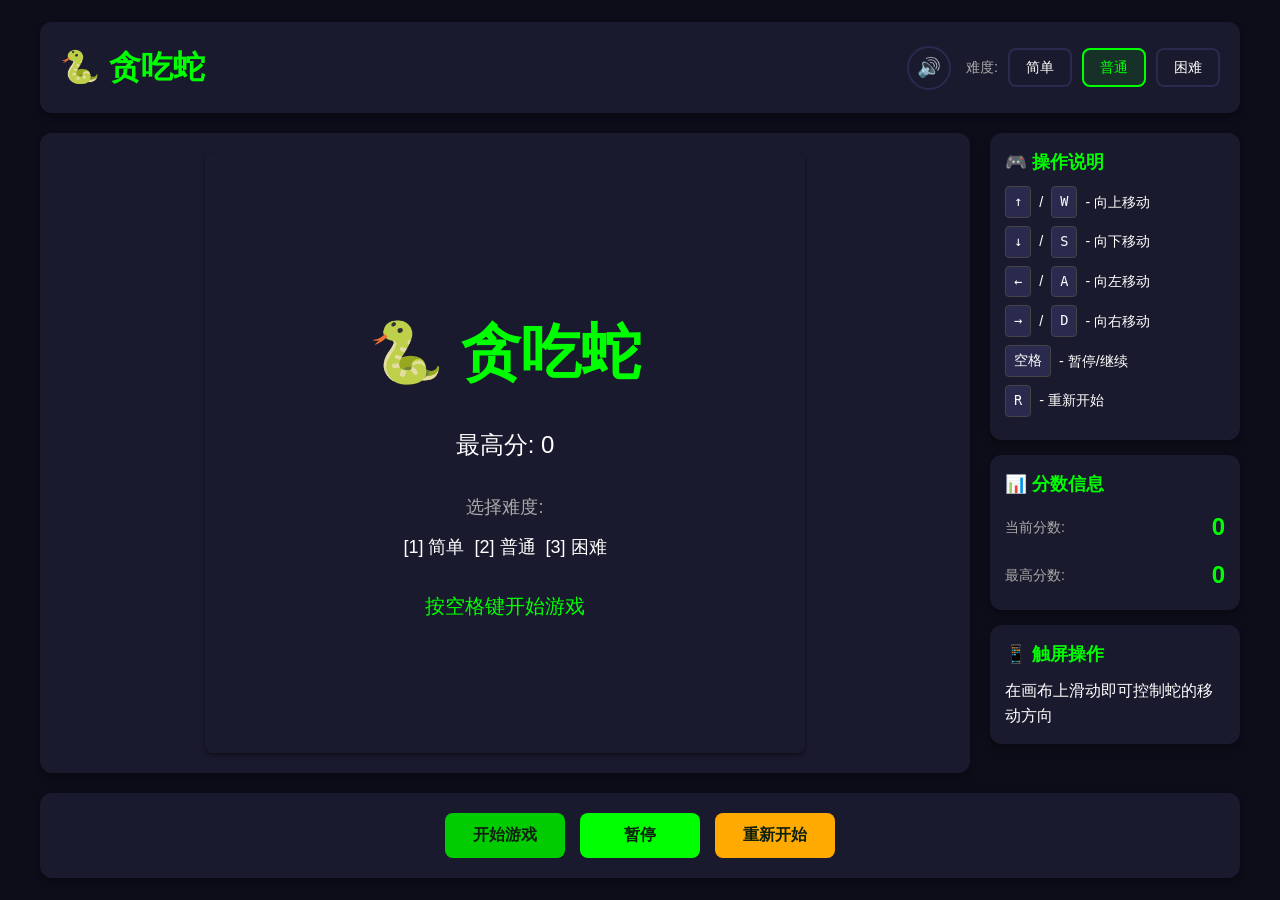
==== commit 683ae047: "Merge pull request #73 from blankPen/fix/61-event-driven-score perf: 优化分数更新机制 (#61)" ====
--- a/index.html
+++ b/index.html
@@ -142,15 +142,20 @@
       });
     });
 
-    // 分数显示更新
-    const updateScoreDisplay = () => {
-      const scoreManager = game.scoreManager;
-      currentScoreEl.textContent = scoreManager.getScore();
-      highScoreEl.textContent = scoreManager.getHighScore();
+    // 分数显示更新（事件驱动）
+    const updateScoreDisplay = (data) => {
+      currentScoreEl.textContent = data.score;
+      highScoreEl.textContent = data.highScore;
     };
 
-    // 定期更新分数显示（每 100ms）
-    setInterval(updateScoreDisplay, 100);
+    // 使用事件驱动替代 setInterval 轮询
+    game.scoreManager.setScoreChangeListener(updateScoreDisplay);
+
+    // 初始显示分数
+    updateScoreDisplay({
+      score: game.scoreManager.getScore(),
+      highScore: game.scoreManager.getHighScore()
+    });
 
     // 键盘快捷键
     document.addEventListener('keydown', (e) => {
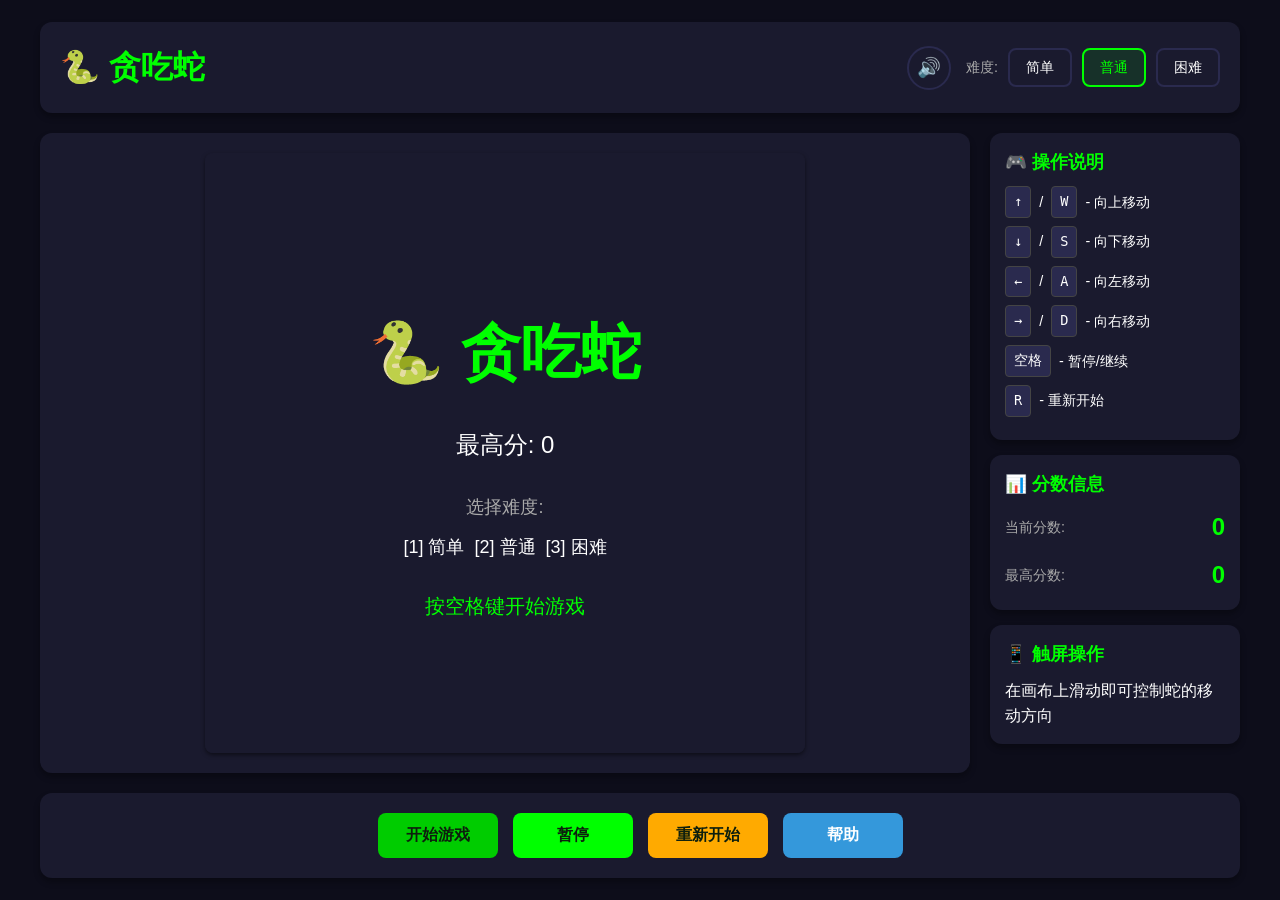
==== commit ce5d8745: "Merge pull request #63 from blankPen/feature/62-help-system feat: 添加游戏内帮助系统 (#62)" ====
--- a/index.html
+++ b/index.html
@@ -64,7 +64,37 @@
       <button id="startBtn" class="btn btn-primary">开始游戏</button>
       <button id="pauseBtn" class="btn btn-secondary">暂停</button>
       <button id="restartBtn" class="btn btn-warning">重新开始</button>
+      <button id="helpBtn" class="btn btn-info">帮助</button>
     </footer>
+  </div>
+
+  <!-- 帮助面板 -->
+  <div id="helpOverlay" class="help-overlay">
+    <div class="help-panel">
+      <div class="help-header">
+        <h2>🎮 操作说明</h2>
+        <button id="helpCloseBtn" class="help-close-btn">&times;</button>
+      </div>
+      <div class="help-content">
+        <div class="help-section">
+          <h3>⌨️ 键盘控制</h3>
+          <ul class="help-list">
+            <li><kbd>↑</kbd> / <kbd>W</kbd> - 向上移动</li>
+            <li><kbd>↓</kbd> / <kbd>S</kbd> - 向下移动</li>
+            <li><kbd>←</kbd> / <kbd>A</kbd> - 向左移动</li>
+            <li><kbd>→</kbd> / <kbd>D</kbd> - 向右移动</li>
+            <li><kbd>空格</kbd> - 暂停/继续</li>
+            <li><kbd>R</kbd> - 重新开始</li>
+            <li><kbd>H</kbd> - 打开/关闭帮助</li>
+            <li><kbd>ESC</kbd> - 关闭帮助面板</li>
+          </ul>
+        </div>
+        <div class="help-section">
+          <h3>📱 触屏操作</h3>
+          <p>在画布上滑动即可控制蛇的移动方向</p>
+        </div>
+      </div>
+    </div>
   </div>
 
   <!-- 游戏脚本 -->
@@ -83,6 +113,9 @@
     const startBtn = document.getElementById('startBtn');
     const pauseBtn = document.getElementById('pauseBtn');
     const restartBtn = document.getElementById('restartBtn');
+    const helpBtn = document.getElementById('helpBtn');
+    const helpOverlay = document.getElementById('helpOverlay');
+    const helpCloseBtn = document.getElementById('helpCloseBtn');
     const difficultyBtns = document.querySelectorAll('.difficulty-btn');
     const currentScoreEl = document.getElementById('currentScore');
     const highScoreEl = document.getElementById('highScore');
@@ -101,6 +134,25 @@
     soundToggle.addEventListener('click', () => {
       const enabled = soundManager.toggle();
       soundToggle.textContent = enabled ? '🔊' : '🔇';
+    });
+
+    // 切换帮助面板显示状态
+    function toggleHelp() {
+      const isHidden = helpOverlay.style.display === 'none' || helpOverlay.style.display === '';
+      helpOverlay.style.display = isHidden ? 'flex' : 'none';
+    }
+
+    // 帮助按钮点击事件
+    helpBtn.addEventListener('click', toggleHelp);
+
+    // 帮助面板关闭按钮点击事件
+    helpCloseBtn.addEventListener('click', toggleHelp);
+
+    // 点击遮罩层关闭帮助
+    helpOverlay.addEventListener('click', (e) => {
+      if (e.target === helpOverlay) {
+        toggleHelp();
+      }
     });
 
     // 开始游戏
@@ -159,6 +211,22 @@
 
     // 键盘快捷键
     document.addEventListener('keydown', (e) => {
+      const key = e.key.toLowerCase();
+
+      // ESC 键关闭帮助面板
+      if (key === 'escape') {
+        if (helpOverlay.style.display === 'flex') {
+          toggleHelp();
+        }
+        return;
+      }
+
+      // H 键切换帮助面板
+      if (key === 'h') {
+        toggleHelp();
+        return;
+      }
+
       // 空格键开始/暂停
       if (e.key === ' ') {
         e.preventDefault();
--- a/css/style.css
+++ b/css/style.css
@@ -271,6 +271,134 @@
   box-shadow: 0 4px 8px rgba(255, 170, 0, 0.3);
 }
 
+.btn-info {
+  background-color: #3498db;
+  color: #fff;
+}
+
+.btn-info:hover:not(:disabled) {
+  transform: translateY(-2px);
+  box-shadow: 0 4px 8px rgba(52, 152, 219, 0.3);
+}
+
+/* 帮助面板样式 */
+.help-overlay {
+  display: none;
+  position: fixed;
+  top: 0;
+  left: 0;
+  width: 100%;
+  height: 100%;
+  background-color: rgba(0, 0, 0, 0.7);
+  z-index: 1000;
+  justify-content: center;
+  align-items: center;
+  animation: fadeIn 0.3s ease;
+}
+
+.help-panel {
+  background-color: var(--secondary-color);
+  border-radius: 16px;
+  padding: 0;
+  max-width: 500px;
+  width: 90%;
+  max-height: 80vh;
+  overflow-y: auto;
+  box-shadow: 0 8px 32px rgba(0, 0, 0, 0.5);
+  animation: slideIn 0.3s ease;
+}
+
+.help-header {
+  display: flex;
+  justify-content: space-between;
+  align-items: center;
+  padding: 20px 24px;
+  border-bottom: 1px solid var(--border-color);
+}
+
+.help-header h2 {
+  font-size: 1.5rem;
+  color: var(--primary-color);
+  margin: 0;
+}
+
+.help-close-btn {
+  background: none;
+  border: none;
+  color: #aaa;
+  font-size: 2rem;
+  cursor: pointer;
+  padding: 0;
+  line-height: 1;
+  transition: color 0.3s ease;
+}
+
+.help-close-btn:hover {
+  color: var(--text-color);
+}
+
+.help-content {
+  padding: 24px;
+}
+
+.help-section {
+  margin-bottom: 20px;
+}
+
+.help-section:last-child {
+  margin-bottom: 0;
+}
+
+.help-section h3 {
+  font-size: 1.1rem;
+  color: var(--primary-color);
+  margin-bottom: 12px;
+}
+
+.help-list {
+  list-style: none;
+}
+
+.help-list li {
+  margin-bottom: 10px;
+  font-size: 0.95rem;
+  display: flex;
+  align-items: center;
+  gap: 10px;
+}
+
+.help-list kbd {
+  background-color: var(--border-color);
+  padding: 4px 10px;
+  border-radius: 4px;
+  font-family: monospace;
+  font-size: 0.85rem;
+  border: 1px solid #444;
+  min-width: 32px;
+  text-align: center;
+  display: inline-block;
+}
+
+@keyframes fadeIn {
+  from {
+    opacity: 0;
+  }
+  to {
+    opacity: 1;
+  }
+}
+
+@keyframes slideIn {
+  from {
+    transform: translateY(-20px);
+    opacity: 0;
+  }
+  to {
+    transform: translateY(0);
+    opacity: 1;
+  }
+}
+
 /* 响应式设计 */
 @media (max-width: 900px) {
   .game-main {
